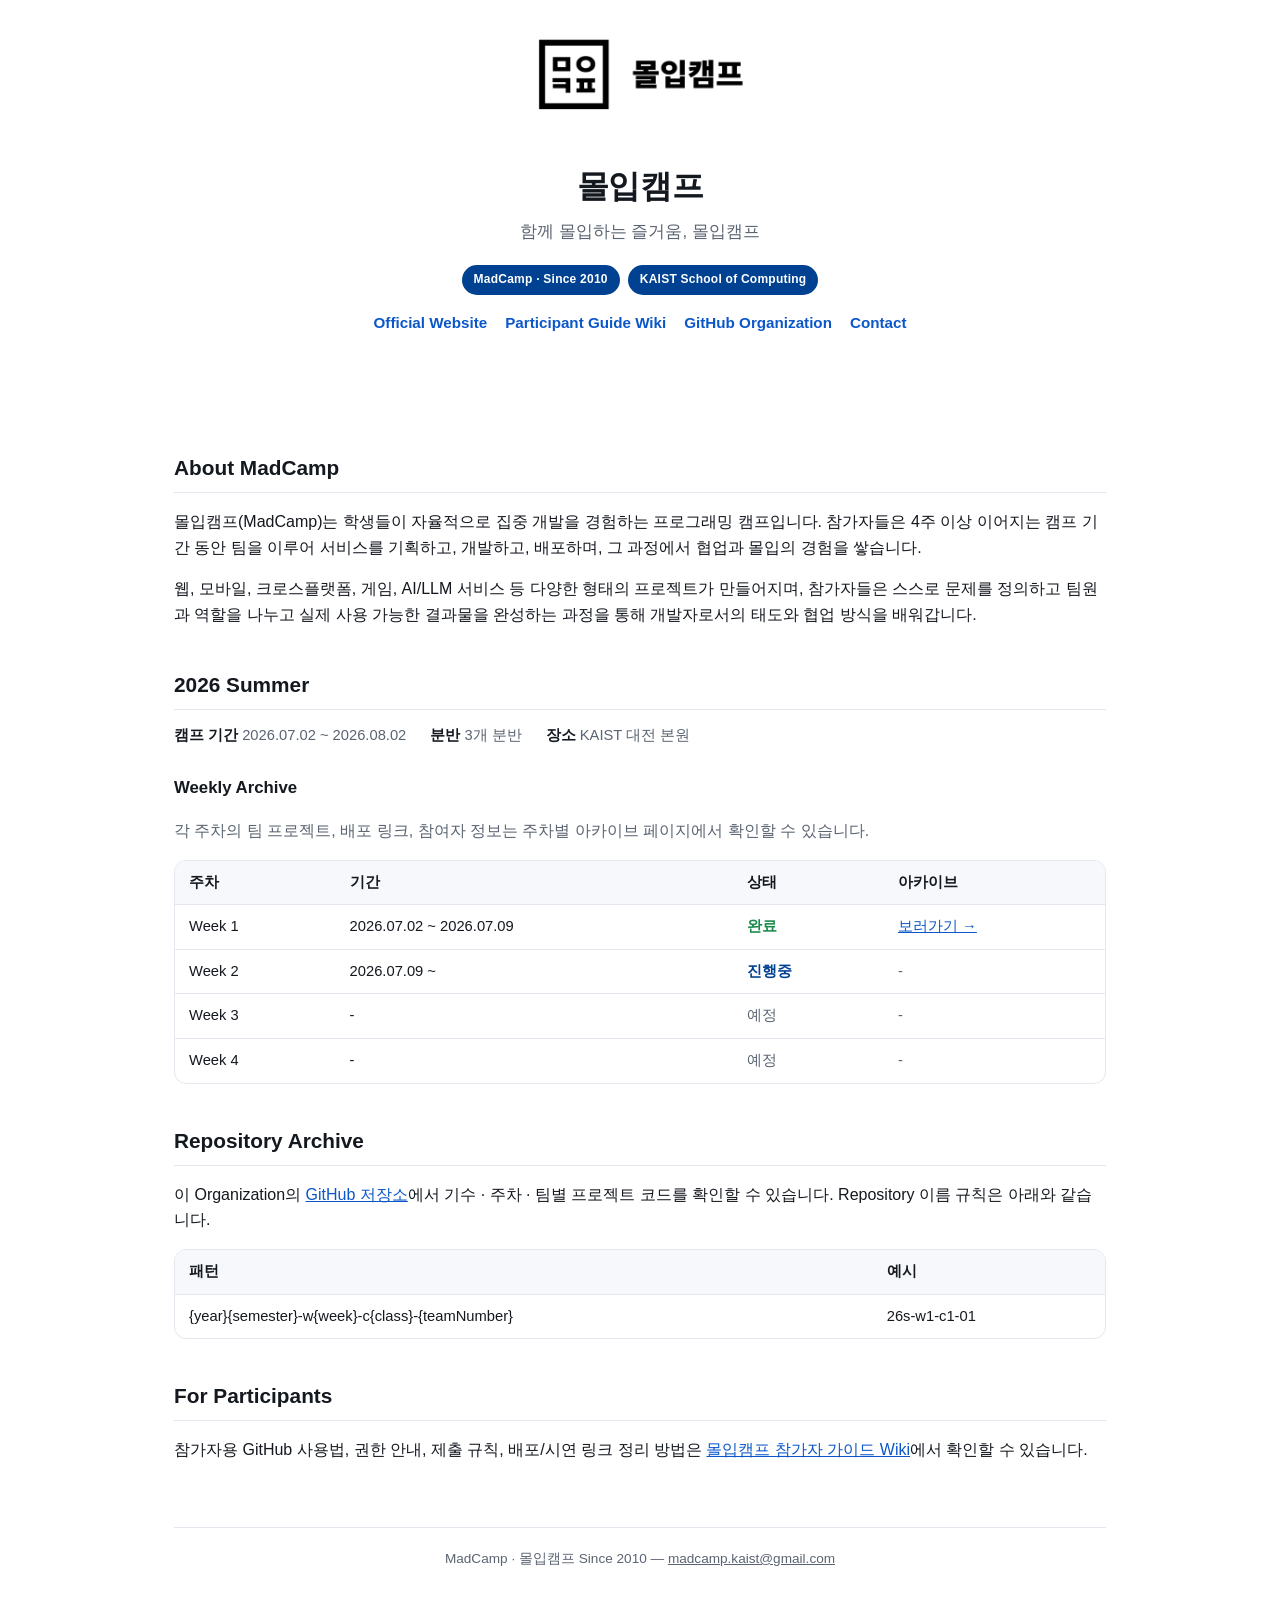
==== index.html @ 873c8182 "copy: shorten home title to 몰입캠프 Co-Authored-By: Claude Sonnet 5 <noreply@anthropic.com>" ====
<!doctype html>
<html lang="ko">
<head>
<meta charset="utf-8" />
<meta name="viewport" content="width=device-width, initial-scale=1" />
<title>몰입캠프</title>
<meta name="description" content="MadCamp 몰입캠프 공식 프로젝트 아카이브" />
<link rel="stylesheet" href="assets/style.css" />
</head>
<body>
<div class="hero-card">
  <img class="banner" src="assets/madcamp-banner.png" alt="MadCamp Banner" />
  <header class="hero">
    <h1>몰입캠프</h1>
    <p class="tagline">함께 몰입하는 즐거움, 몰입캠프</p>
    <div class="badges">
      <span class="badge">MadCamp · Since 2010</span>
      <span class="badge">KAIST School of Computing</span>
    </div>
    <div class="nav-links">
      <a href="https://madcamp.io">Official Website</a>
      <a href="https://github.com/madcamp-official/participant-guide/wiki">Participant Guide Wiki</a>
      <a href="https://github.com/madcamp-official">GitHub Organization</a>
      <a href="mailto:madcamp.kaist@gmail.com">Contact</a>
    </div>
  </header>
</div>
<div class="wrap">

<h2>About MadCamp</h2>
<p>몰입캠프(MadCamp)는 학생들이 자율적으로 집중 개발을 경험하는 프로그래밍 캠프입니다. 참가자들은 4주 이상 이어지는 캠프 기간 동안 팀을 이루어 서비스를 기획하고, 개발하고, 배포하며, 그 과정에서 협업과 몰입의 경험을 쌓습니다.</p>
<p>웹, 모바일, 크로스플랫폼, 게임, AI/LLM 서비스 등 다양한 형태의 프로젝트가 만들어지며, 참가자들은 스스로 문제를 정의하고 팀원과 역할을 나누고 실제 사용 가능한 결과물을 완성하는 과정을 통해 개발자로서의 태도와 협업 방식을 배워갑니다.</p>

<h2>2026 Summer</h2>
<div class="meta-row">
  <span><strong>캠프 기간</strong> 2026.07.02 ~ 2026.08.02</span>
  <span><strong>분반</strong> 3개 분반</span>
  <span><strong>장소</strong> KAIST 대전 본원</span>
</div>

<h3>Weekly Archive</h3>
<p class="muted">각 주차의 팀 프로젝트, 배포 링크, 참여자 정보는 주차별 아카이브 페이지에서 확인할 수 있습니다.</p>
<div class="table-scroll">
<table>
<thead>
<tr><th>주차</th><th>기간</th><th>상태</th><th>아카이브</th></tr>
</thead>
<tbody>
<tr><td>Week 1</td><td>2026.07.02 ~ 2026.07.09</td><td class="status-done">완료</td><td><a href="archive/2026-summer/week1/">보러가기 →</a></td></tr>
<tr><td>Week 2</td><td>2026.07.09 ~</td><td class="status-progress">진행중</td><td class="muted">-</td></tr>
<tr><td>Week 3</td><td>-</td><td class="status-pending">예정</td><td class="muted">-</td></tr>
<tr><td>Week 4</td><td>-</td><td class="status-pending">예정</td><td class="muted">-</td></tr>
</tbody>
</table>
</div>

<h2>Repository Archive</h2>
<p>이 Organization의 <a href="https://github.com/madcamp-official">GitHub 저장소</a>에서 기수 · 주차 · 팀별 프로젝트 코드를 확인할 수 있습니다. Repository 이름 규칙은 아래와 같습니다.</p>
<div class="table-scroll">
<table>
<thead><tr><th>패턴</th><th>예시</th></tr></thead>
<tbody>
<tr><td class="mono">{year}{semester}-w{week}-c{class}-{teamNumber}</td><td class="mono">26s-w1-c1-01</td></tr>
</tbody>
</table>
</div>

<h2>For Participants</h2>
<p>참가자용 GitHub 사용법, 권한 안내, 제출 규칙, 배포/시연 링크 정리 방법은 <a href="https://github.com/madcamp-official/participant-guide/wiki">몰입캠프 참가자 가이드 Wiki</a>에서 확인할 수 있습니다.</p>

<footer>
  MadCamp · 몰입캠프 Since 2010 — <a href="mailto:madcamp.kaist@gmail.com">madcamp.kaist@gmail.com</a>
</footer>

</div>
</body>
</html>
---- assets/style.css ----
:root {
  --accent: #004191;
  --accent-soft: #e8f0fc;
  --bg: #ffffff;
  --bg-elevated: #f6f8fb;
  --text: #14181f;
  --text-muted: #5b6472;
  --border: #e3e7ee;
  --pick-bg: #fff8e6;
  --pick-border: #f0d78c;
  --radius: 12px;
  --max-width: 980px;
  --link: #0b57c9;
}

@media (prefers-color-scheme: dark) {
  :root {
    --accent: #6ba0ff;
    --accent-soft: #16233b;
    --bg: #0f1115;
    --bg-elevated: #171a21;
    --text: #e7eaf0;
    --text-muted: #9aa3b2;
    --border: #262b34;
    --pick-bg: #241f10;
    --pick-border: #4a3c14;
    --link: #7fb0ff;
  }
}

:root[data-theme="dark"] {
  --accent: #6ba0ff;
  --accent-soft: #16233b;
  --bg: #0f1115;
  --bg-elevated: #171a21;
  --text: #e7eaf0;
  --text-muted: #9aa3b2;
  --border: #262b34;
  --pick-bg: #241f10;
  --pick-border: #4a3c14;
  --link: #7fb0ff;
}

:root[data-theme="light"] {
  --accent: #004191;
  --accent-soft: #e8f0fc;
  --bg: #ffffff;
  --bg-elevated: #f6f8fb;
  --text: #14181f;
  --text-muted: #5b6472;
  --border: #e3e7ee;
  --pick-bg: #fff8e6;
  --pick-border: #f0d78c;
  --link: #0b57c9;
}

* { box-sizing: border-box; }

body {
  margin: 0;
  background: var(--bg);
  color: var(--text);
  font-family: -apple-system, BlinkMacSystemFont, "Segoe UI", Pretendard, "Apple SD Gothic Neo", Roboto, Helvetica, Arial, sans-serif;
  line-height: 1.6;
  font-size: 16px;
}

.wrap {
  max-width: var(--max-width);
  margin: 0 auto;
  padding: 0 24px 96px;
}

.hero-card {
  background: #ffffff;
  padding: 28px 0 36px;
}

.banner {
  display: block;
  width: 100%;
  max-width: 280px;
  height: auto;
  margin: 0 auto;
}

header.hero {
  text-align: center;
  padding: 40px 0 8px;
}

header.hero h1 {
  font-size: 2rem;
  margin: 0 0 6px;
  letter-spacing: -0.01em;
}

header.hero p.tagline {
  color: var(--text-muted);
  margin: 0 0 20px;
  font-size: 1.05rem;
}

/* .hero-card is a fixed white surface (matches the banner image's
   white background) so its text/links stay dark-on-white in both
   themes instead of following the page's dark-mode variables. */
.hero-card header.hero h1,
.hero-card header.hero p.tagline {
  color: #14181f;
}
.hero-card header.hero p.tagline {
  color: #5b6472;
}
.hero-card .badge {
  background: #004191;
}
.hero-card .nav-links a {
  color: #0b57c9;
}

.badges {
  display: flex;
  gap: 8px;
  justify-content: center;
  flex-wrap: wrap;
  margin-bottom: 16px;
}

.badge {
  display: inline-block;
  background: var(--accent);
  color: #fff;
  font-size: 0.75rem;
  font-weight: 600;
  padding: 5px 12px;
  border-radius: 999px;
  letter-spacing: 0.02em;
}

.nav-links {
  display: flex;
  gap: 18px;
  justify-content: center;
  flex-wrap: wrap;
  margin-bottom: 32px;
  font-size: 0.95rem;
}

.nav-links a { color: var(--link); text-decoration: none; font-weight: 600; }
.nav-links a:hover { text-decoration: underline; }

.crumb {
  font-size: 0.9rem;
  color: var(--text-muted);
  margin: 28px 0 4px;
}
.crumb a { color: var(--link); text-decoration: none; }
.crumb a:hover { text-decoration: underline; }

h2 {
  font-size: 1.3rem;
  margin: 40px 0 14px;
  padding-bottom: 8px;
  border-bottom: 1px solid var(--border);
}

h3 {
  font-size: 1.05rem;
  margin: 28px 0 10px;
}

p { color: var(--text); }
p.muted, .muted { color: var(--text-muted); }

a { color: var(--link); }

.meta-row {
  display: flex;
  gap: 24px;
  flex-wrap: wrap;
  margin: 4px 0 20px;
  font-size: 0.92rem;
  color: var(--text-muted);
}
.meta-row strong { color: var(--text); }

.table-scroll {
  overflow-x: auto;
  border: 1px solid var(--border);
  border-radius: var(--radius);
  margin: 14px 0 8px;
}

table {
  border-collapse: collapse;
  width: 100%;
  font-size: 0.92rem;
  min-width: 640px;
}

th, td {
  padding: 10px 14px;
  text-align: left;
  border-bottom: 1px solid var(--border);
  vertical-align: top;
}

th {
  background: var(--bg-elevated);
  font-weight: 600;
  white-space: nowrap;
  position: sticky;
  top: 0;
}

tr:last-child td { border-bottom: none; }
tr:hover td { background: var(--bg-elevated); }

table.picks td:nth-child(3) a {
  font-weight: 600;
}

table.picks {
  background: var(--pick-bg);
}
table.picks th {
  background: var(--pick-bg);
}
.table-scroll:has(table.picks) {
  border-color: var(--pick-border);
}

.mono { font-variant-numeric: tabular-nums; }

.people a { white-space: nowrap; margin-right: 4px; }
.mail { opacity: 0.65; text-decoration: none; }
.mail:hover { opacity: 1; }

.status-done { color: #1a8a4a; font-weight: 600; }
.status-progress { color: var(--accent); font-weight: 600; }
.status-pending { color: var(--text-muted); }

ul.notes { color: var(--text-muted); font-size: 0.92rem; }
ul.notes li { margin-bottom: 6px; }

footer {
  margin-top: 64px;
  padding-top: 20px;
  border-top: 1px solid var(--border);
  text-align: center;
  color: var(--text-muted);
  font-size: 0.85rem;
}
footer a { color: var(--text-muted); }
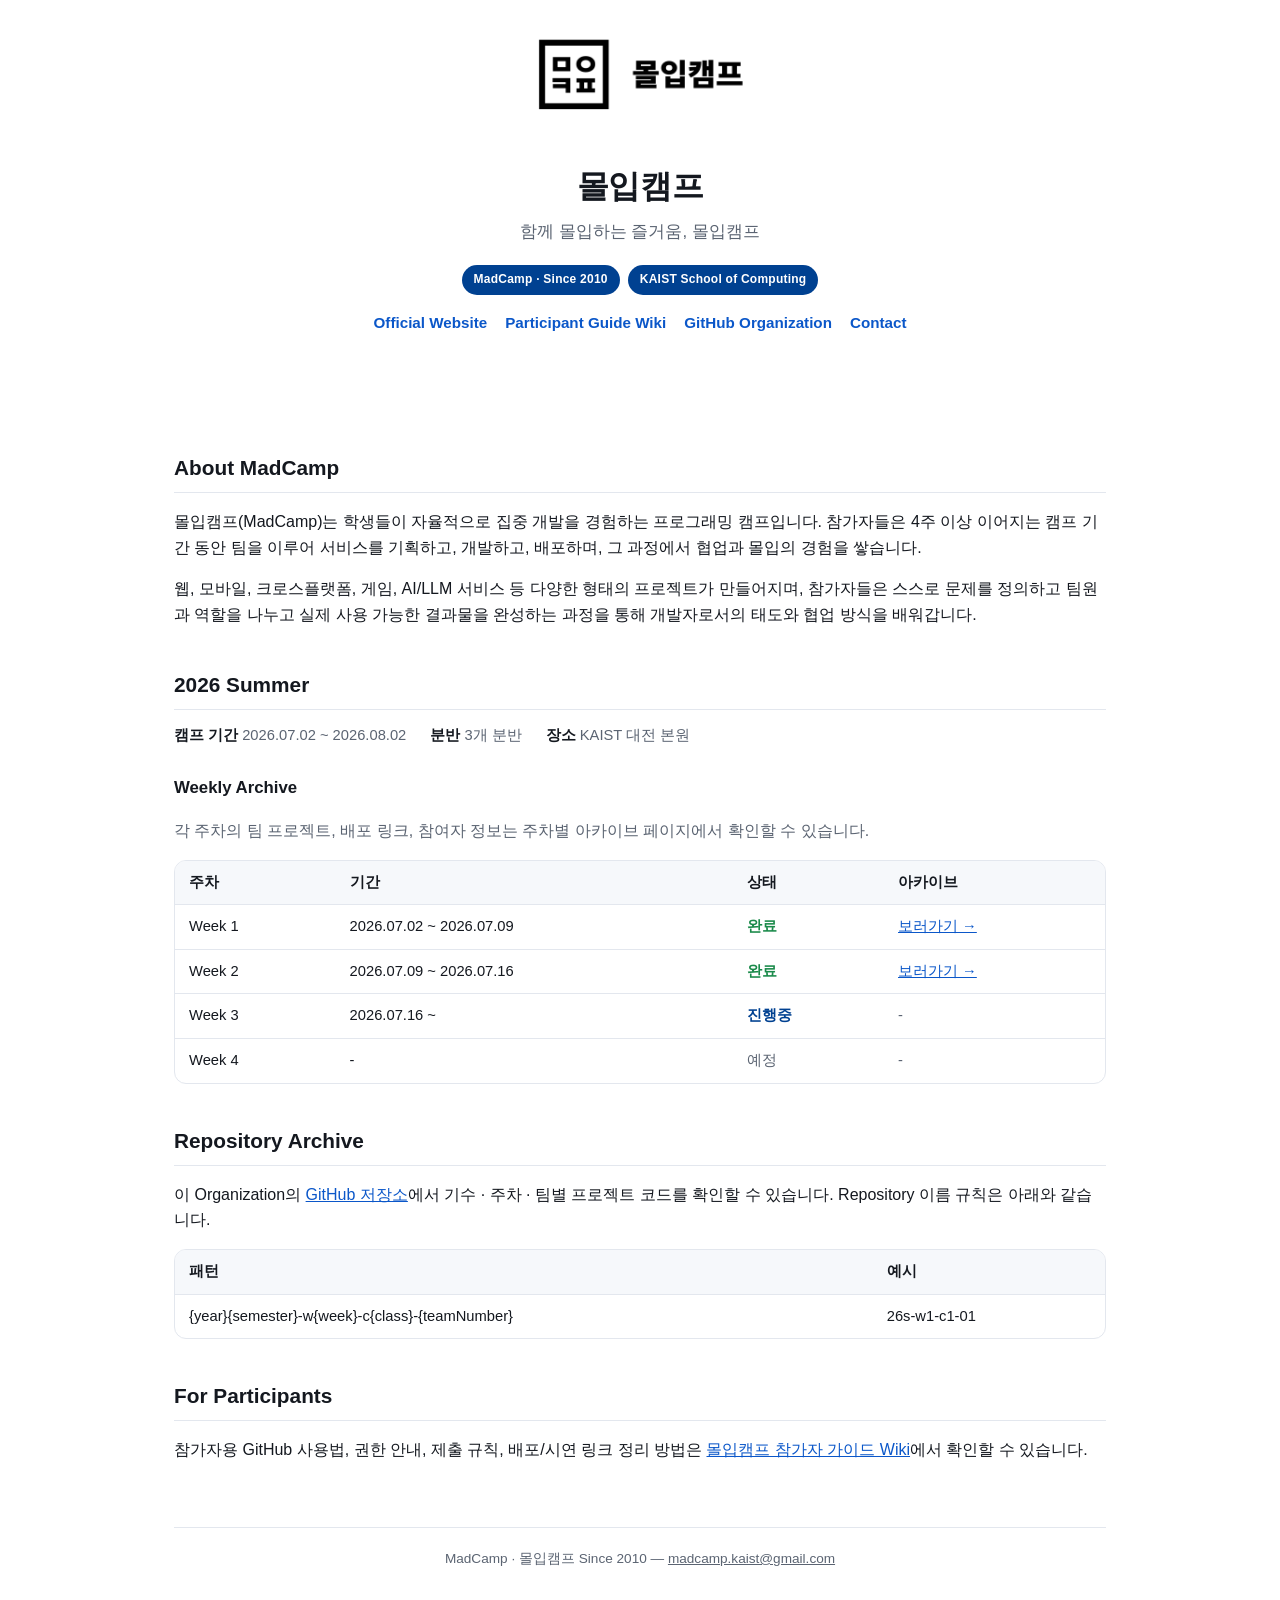
==== commit 594a6137: "feat: add Week 2 archive page, mark Week 3 in progress Week 2 covers 공통과제 II (실시간 인터랙션 / LLM Wrapper" ====
--- a/index.html
+++ b/index.html
@@ -47,8 +47,8 @@
 </thead>
 <tbody>
 <tr><td>Week 1</td><td>2026.07.02 ~ 2026.07.09</td><td class="status-done">완료</td><td><a href="archive/2026-summer/week1/">보러가기 →</a></td></tr>
-<tr><td>Week 2</td><td>2026.07.09 ~</td><td class="status-progress">진행중</td><td class="muted">-</td></tr>
-<tr><td>Week 3</td><td>-</td><td class="status-pending">예정</td><td class="muted">-</td></tr>
+<tr><td>Week 2</td><td>2026.07.09 ~ 2026.07.16</td><td class="status-done">완료</td><td><a href="archive/2026-summer/week2/">보러가기 →</a></td></tr>
+<tr><td>Week 3</td><td>2026.07.16 ~</td><td class="status-progress">진행중</td><td class="muted">-</td></tr>
 <tr><td>Week 4</td><td>-</td><td class="status-pending">예정</td><td class="muted">-</td></tr>
 </tbody>
 </table>
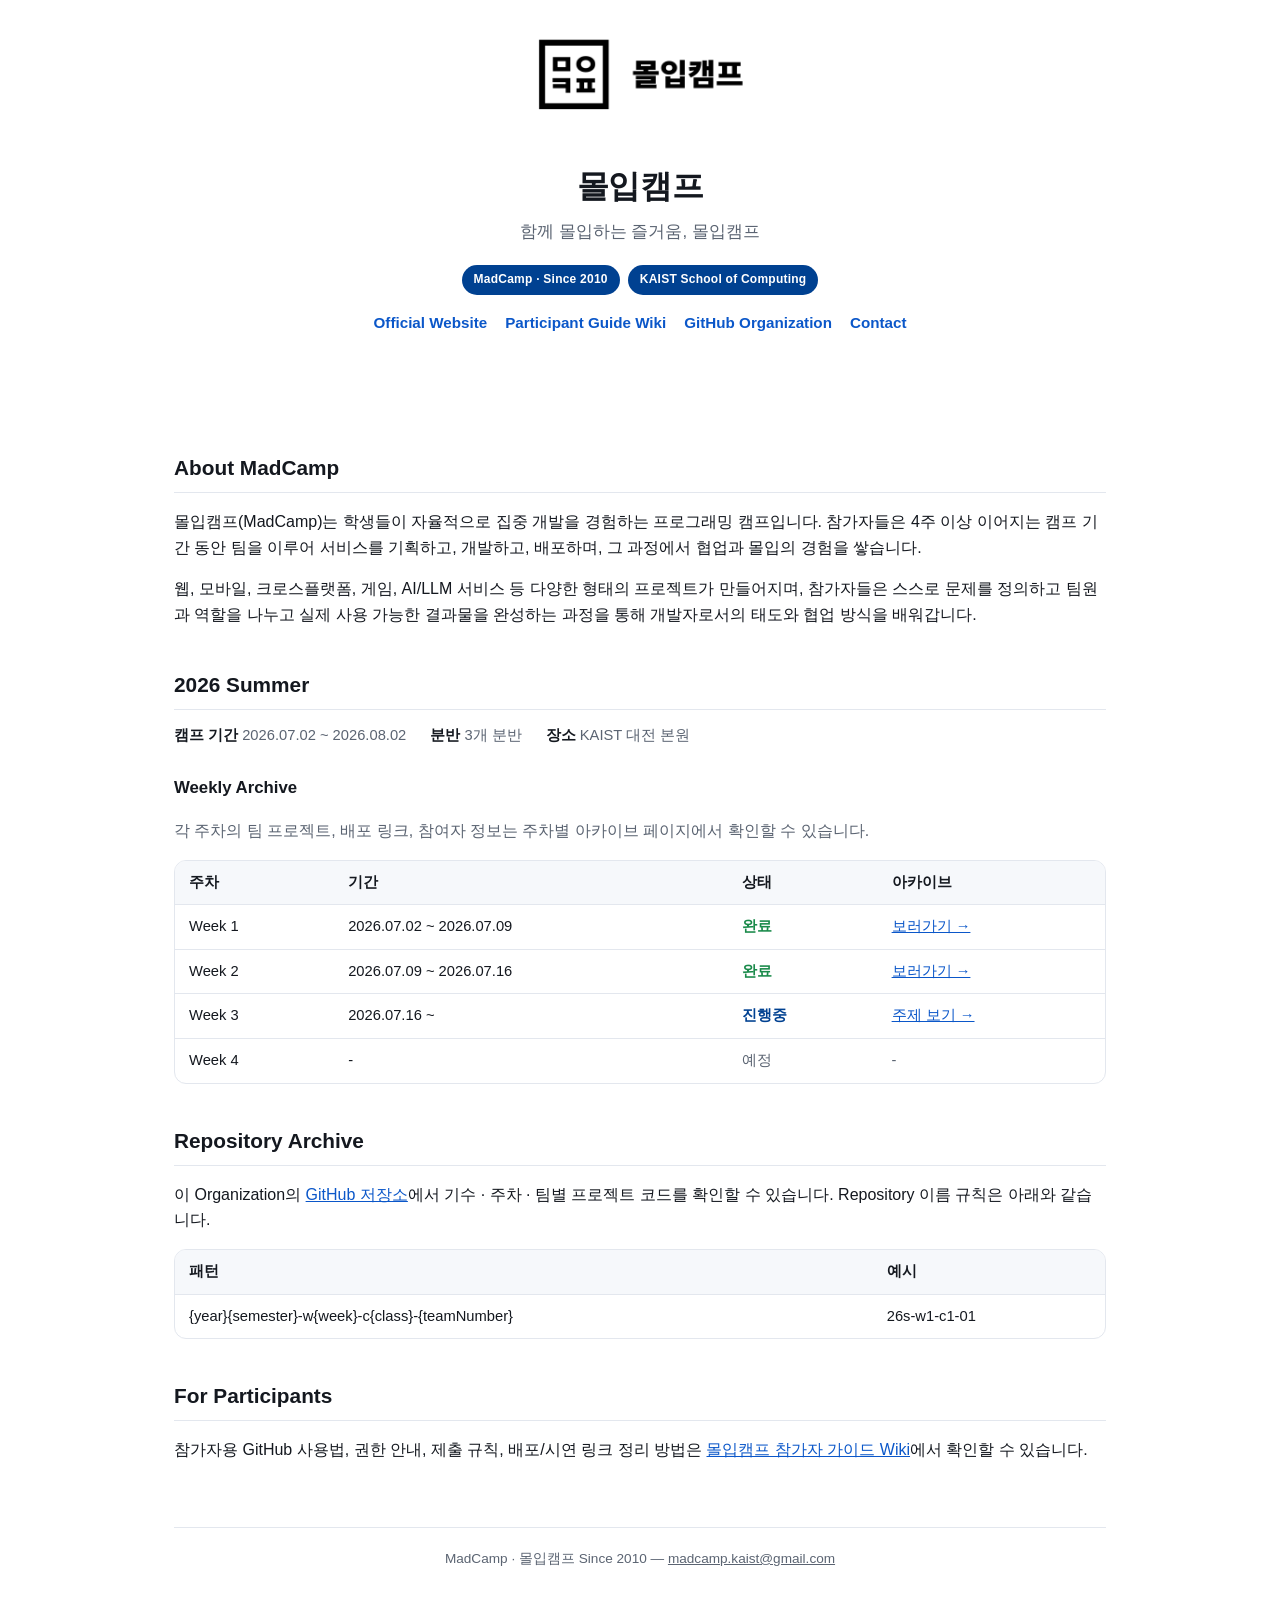
==== commit 9e91ddf9: "feat: add Week 3 topic page (Build Deep or Spread Wide)" ====
--- a/index.html
+++ b/index.html
@@ -48,7 +48,7 @@
 <tbody>
 <tr><td>Week 1</td><td>2026.07.02 ~ 2026.07.09</td><td class="status-done">완료</td><td><a href="archive/2026-summer/week1/">보러가기 →</a></td></tr>
 <tr><td>Week 2</td><td>2026.07.09 ~ 2026.07.16</td><td class="status-done">완료</td><td><a href="archive/2026-summer/week2/">보러가기 →</a></td></tr>
-<tr><td>Week 3</td><td>2026.07.16 ~</td><td class="status-progress">진행중</td><td class="muted">-</td></tr>
+<tr><td>Week 3</td><td>2026.07.16 ~</td><td class="status-progress">진행중</td><td><a href="archive/2026-summer/week3/">주제 보기 →</a></td></tr>
 <tr><td>Week 4</td><td>-</td><td class="status-pending">예정</td><td class="muted">-</td></tr>
 </tbody>
 </table>
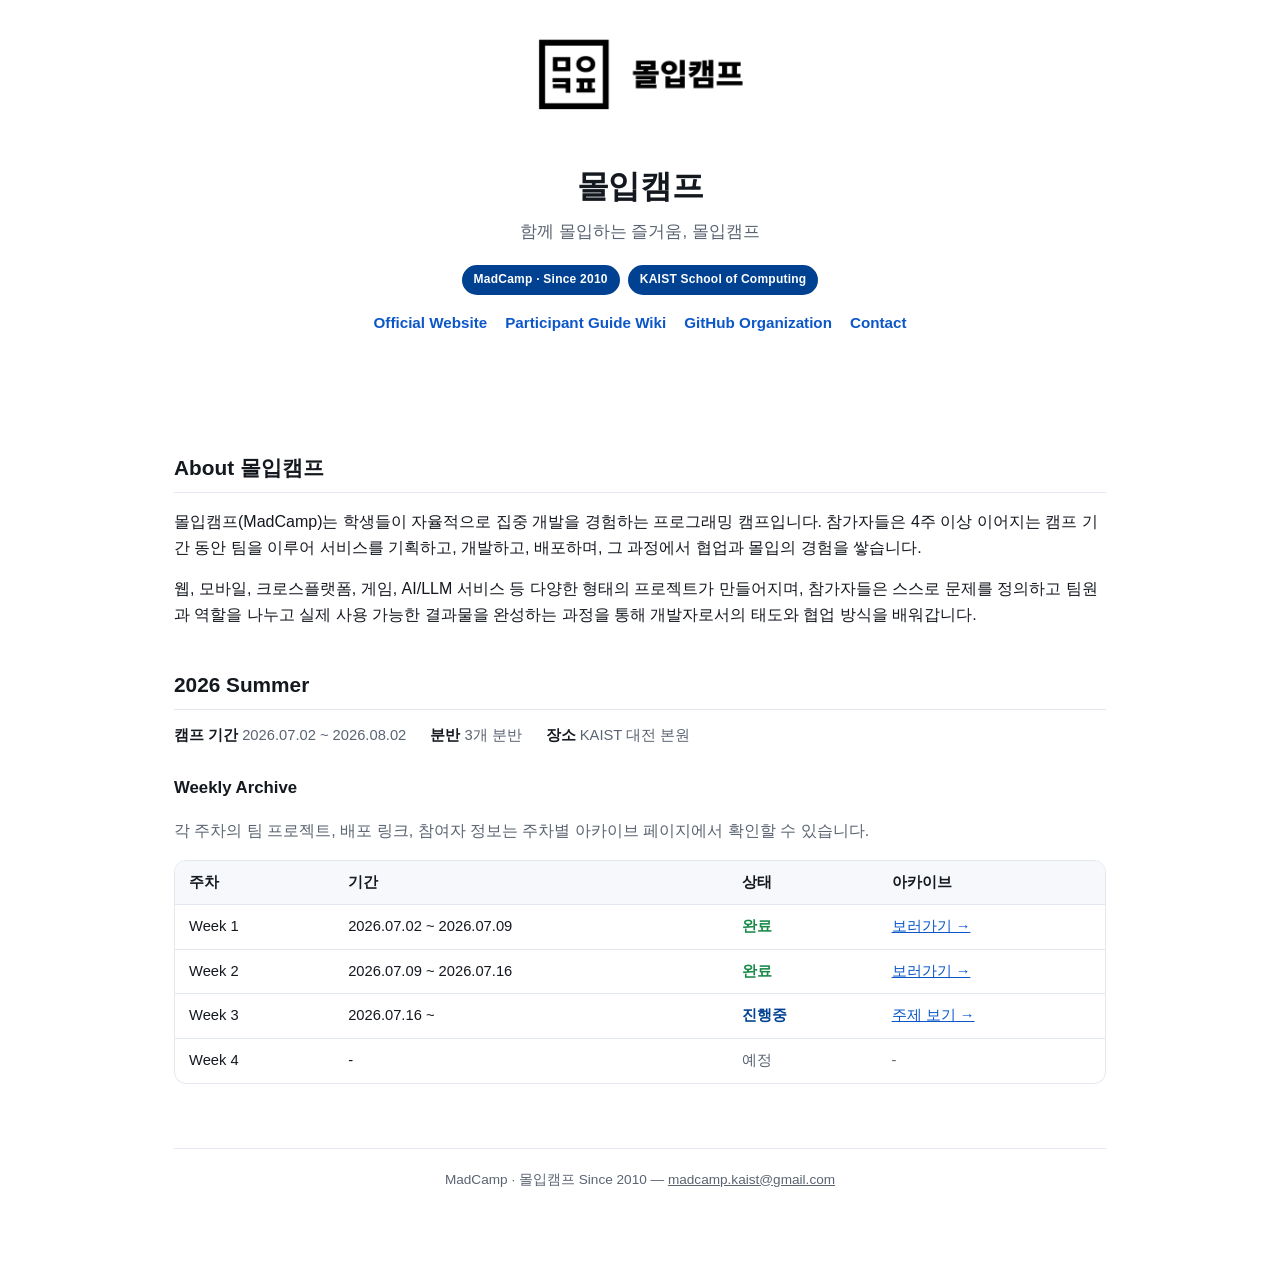
==== commit c913fc54: "docs: trim Repository Archive / For Participants, localize About heading" ====
--- a/index.html
+++ b/index.html
@@ -27,7 +27,7 @@
 </div>
 <div class="wrap">
 
-<h2>About MadCamp</h2>
+<h2>About 몰입캠프</h2>
 <p>몰입캠프(MadCamp)는 학생들이 자율적으로 집중 개발을 경험하는 프로그래밍 캠프입니다. 참가자들은 4주 이상 이어지는 캠프 기간 동안 팀을 이루어 서비스를 기획하고, 개발하고, 배포하며, 그 과정에서 협업과 몰입의 경험을 쌓습니다.</p>
 <p>웹, 모바일, 크로스플랫폼, 게임, AI/LLM 서비스 등 다양한 형태의 프로젝트가 만들어지며, 참가자들은 스스로 문제를 정의하고 팀원과 역할을 나누고 실제 사용 가능한 결과물을 완성하는 과정을 통해 개발자로서의 태도와 협업 방식을 배워갑니다.</p>
 
@@ -54,20 +54,6 @@
 </table>
 </div>
 
-<h2>Repository Archive</h2>
-<p>이 Organization의 <a href="https://github.com/madcamp-official">GitHub 저장소</a>에서 기수 · 주차 · 팀별 프로젝트 코드를 확인할 수 있습니다. Repository 이름 규칙은 아래와 같습니다.</p>
-<div class="table-scroll">
-<table>
-<thead><tr><th>패턴</th><th>예시</th></tr></thead>
-<tbody>
-<tr><td class="mono">{year}{semester}-w{week}-c{class}-{teamNumber}</td><td class="mono">26s-w1-c1-01</td></tr>
-</tbody>
-</table>
-</div>
-
-<h2>For Participants</h2>
-<p>참가자용 GitHub 사용법, 권한 안내, 제출 규칙, 배포/시연 링크 정리 방법은 <a href="https://github.com/madcamp-official/participant-guide/wiki">몰입캠프 참가자 가이드 Wiki</a>에서 확인할 수 있습니다.</p>
-
 <footer>
   MadCamp · 몰입캠프 Since 2010 — <a href="mailto:madcamp.kaist@gmail.com">madcamp.kaist@gmail.com</a>
 </footer>
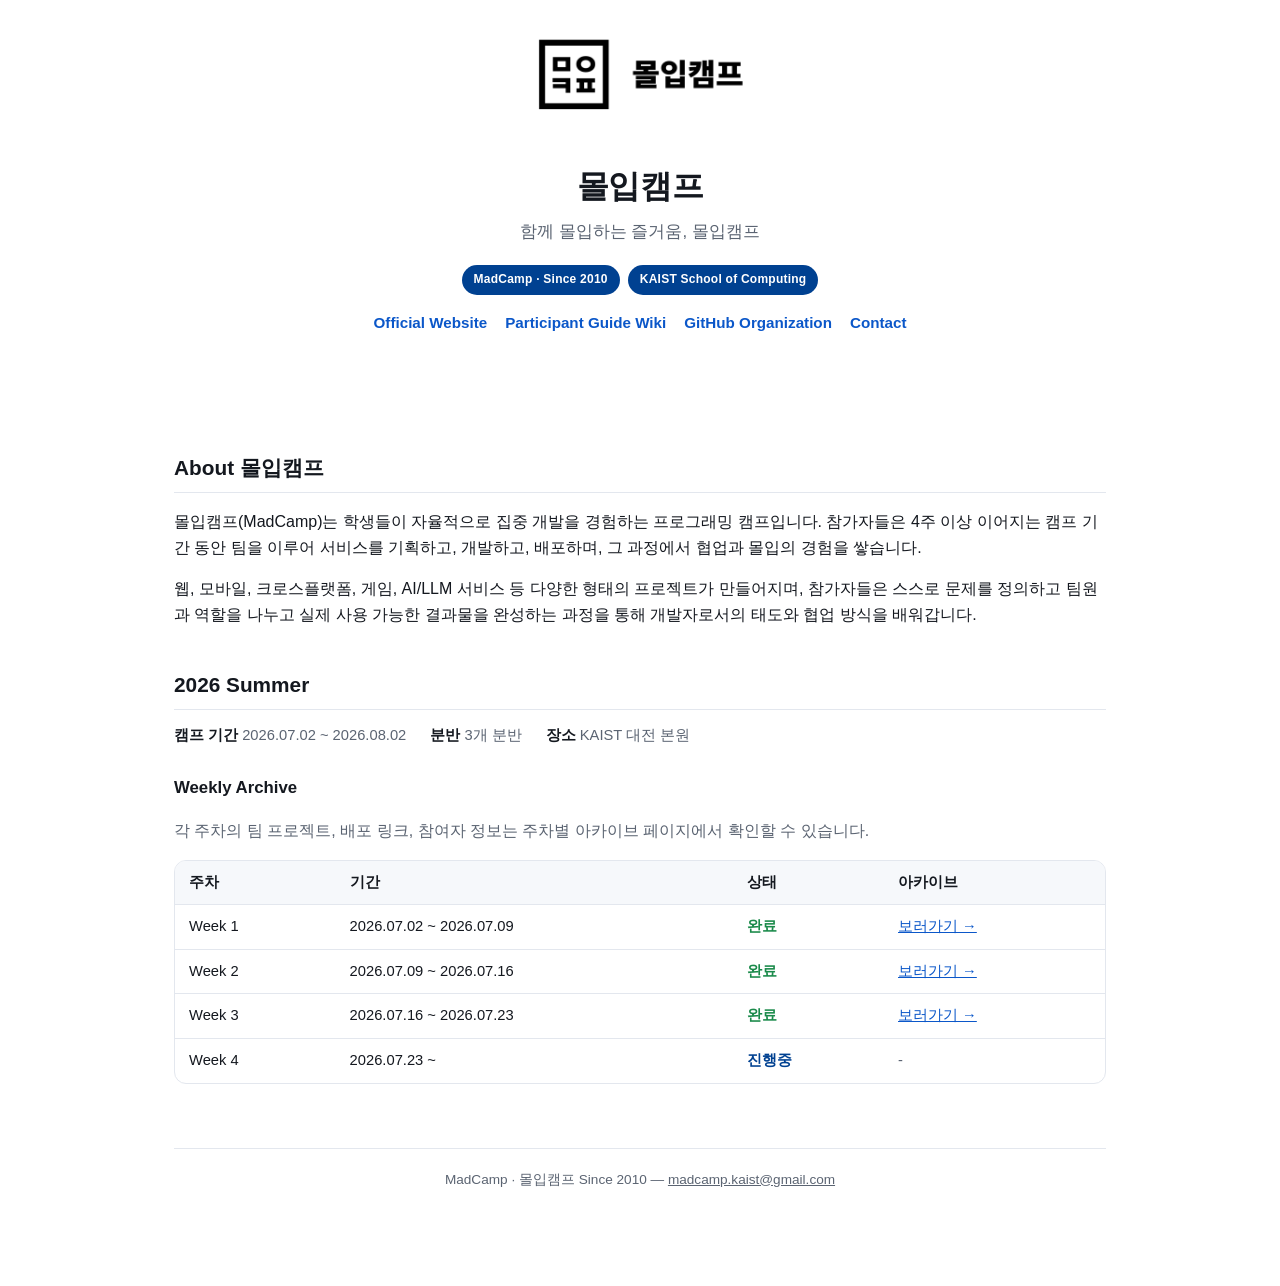
==== commit 7a041d24: "Add Week 3 archive, fix Week 1 pick anchors - Week 3: full 15-team project list, member emails, and " ====
--- a/index.html
+++ b/index.html
@@ -5,6 +5,7 @@
 <meta name="viewport" content="width=device-width, initial-scale=1" />
 <title>몰입캠프</title>
 <meta name="description" content="MadCamp 몰입캠프 공식 프로젝트 아카이브" />
+<link rel="icon" type="image/png" href="assets/favicon.png" />
 <link rel="stylesheet" href="assets/style.css" />
 </head>
 <body>
@@ -48,8 +49,8 @@
 <tbody>
 <tr><td>Week 1</td><td>2026.07.02 ~ 2026.07.09</td><td class="status-done">완료</td><td><a href="archive/2026-summer/week1/">보러가기 →</a></td></tr>
 <tr><td>Week 2</td><td>2026.07.09 ~ 2026.07.16</td><td class="status-done">완료</td><td><a href="archive/2026-summer/week2/">보러가기 →</a></td></tr>
-<tr><td>Week 3</td><td>2026.07.16 ~</td><td class="status-progress">진행중</td><td><a href="archive/2026-summer/week3/">주제 보기 →</a></td></tr>
-<tr><td>Week 4</td><td>-</td><td class="status-pending">예정</td><td class="muted">-</td></tr>
+<tr><td>Week 3</td><td>2026.07.16 ~ 2026.07.23</td><td class="status-done">완료</td><td><a href="archive/2026-summer/week3/">보러가기 →</a></td></tr>
+<tr><td>Week 4</td><td>2026.07.23 ~</td><td class="status-progress">진행중</td><td class="muted">-</td></tr>
 </tbody>
 </table>
 </div>
--- a/assets/style.css
+++ b/assets/style.css
@@ -203,6 +203,7 @@
   text-align: left;
   border-bottom: 1px solid var(--border);
   vertical-align: top;
+  word-break: keep-all;
 }
 
 th {
@@ -215,6 +216,10 @@
 
 tr:last-child td { border-bottom: none; }
 tr:hover td { background: var(--bg-elevated); }
+tr.flash td { background: var(--pick-bg); transition: background-color 1.6s ease; }
+td:first-child { white-space: nowrap; }
+td:nth-child(2) { white-space: nowrap; word-break: keep-all; }
+td:nth-child(3), td:nth-child(4) { white-space: nowrap; }
 
 table.picks td:nth-child(3) a {
   font-weight: 600;
@@ -252,3 +257,35 @@
   font-size: 0.85rem;
 }
 footer a { color: var(--text-muted); }
+
+@media (max-width: 640px) {
+  body { font-size: 15px; }
+
+  .wrap { padding: 0 14px 56px; }
+
+  .hero-card { padding: 20px 0 24px; }
+  .banner { max-width: 200px; }
+
+  header.hero { padding: 24px 0 4px; }
+  header.hero h1 { font-size: 1.5rem; }
+  header.hero p.tagline { font-size: 0.92rem; margin-bottom: 14px; }
+
+  .badges { gap: 6px; margin-bottom: 12px; }
+  .badge { font-size: 0.68rem; padding: 4px 10px; }
+
+  .nav-links { gap: 10px 16px; margin-bottom: 22px; font-size: 0.85rem; }
+
+  .crumb { margin: 18px 0 2px; }
+
+  h2 { font-size: 1.08rem; margin: 28px 0 10px; }
+  h3 { font-size: 0.98rem; margin: 20px 0 8px; }
+
+  .meta-row { gap: 10px 18px; font-size: 0.85rem; }
+
+  .table-scroll { -webkit-overflow-scrolling: touch; margin: 10px 0 6px; }
+
+  table { font-size: 0.82rem; min-width: 520px; }
+  th, td { padding: 8px 10px; }
+
+  footer { margin-top: 44px; font-size: 0.78rem; }
+}
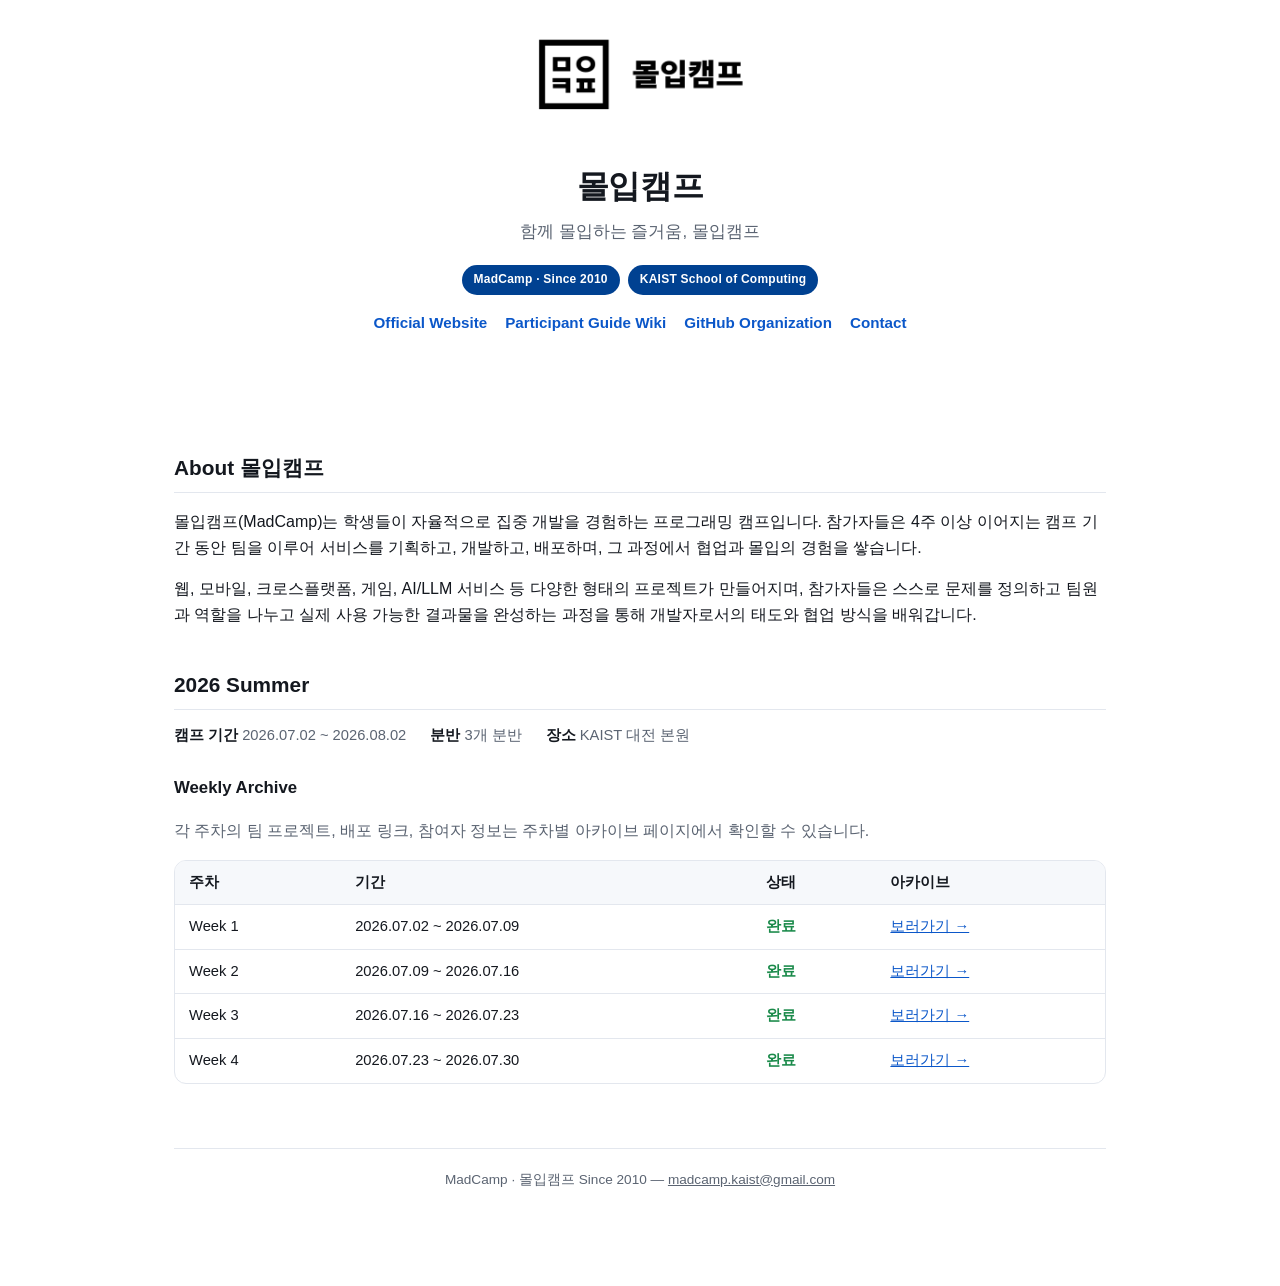
==== commit d2b3df48: "Add Week 4 archive page, mark Week 4 complete" ====
--- a/index.html
+++ b/index.html
@@ -50,7 +50,7 @@
 <tr><td>Week 1</td><td>2026.07.02 ~ 2026.07.09</td><td class="status-done">완료</td><td><a href="archive/2026-summer/week1/">보러가기 →</a></td></tr>
 <tr><td>Week 2</td><td>2026.07.09 ~ 2026.07.16</td><td class="status-done">완료</td><td><a href="archive/2026-summer/week2/">보러가기 →</a></td></tr>
 <tr><td>Week 3</td><td>2026.07.16 ~ 2026.07.23</td><td class="status-done">완료</td><td><a href="archive/2026-summer/week3/">보러가기 →</a></td></tr>
-<tr><td>Week 4</td><td>2026.07.23 ~</td><td class="status-progress">진행중</td><td class="muted">-</td></tr>
+<tr><td>Week 4</td><td>2026.07.23 ~ 2026.07.30</td><td class="status-done">완료</td><td><a href="archive/2026-summer/week4/">보러가기 →</a></td></tr>
 </tbody>
 </table>
 </div>
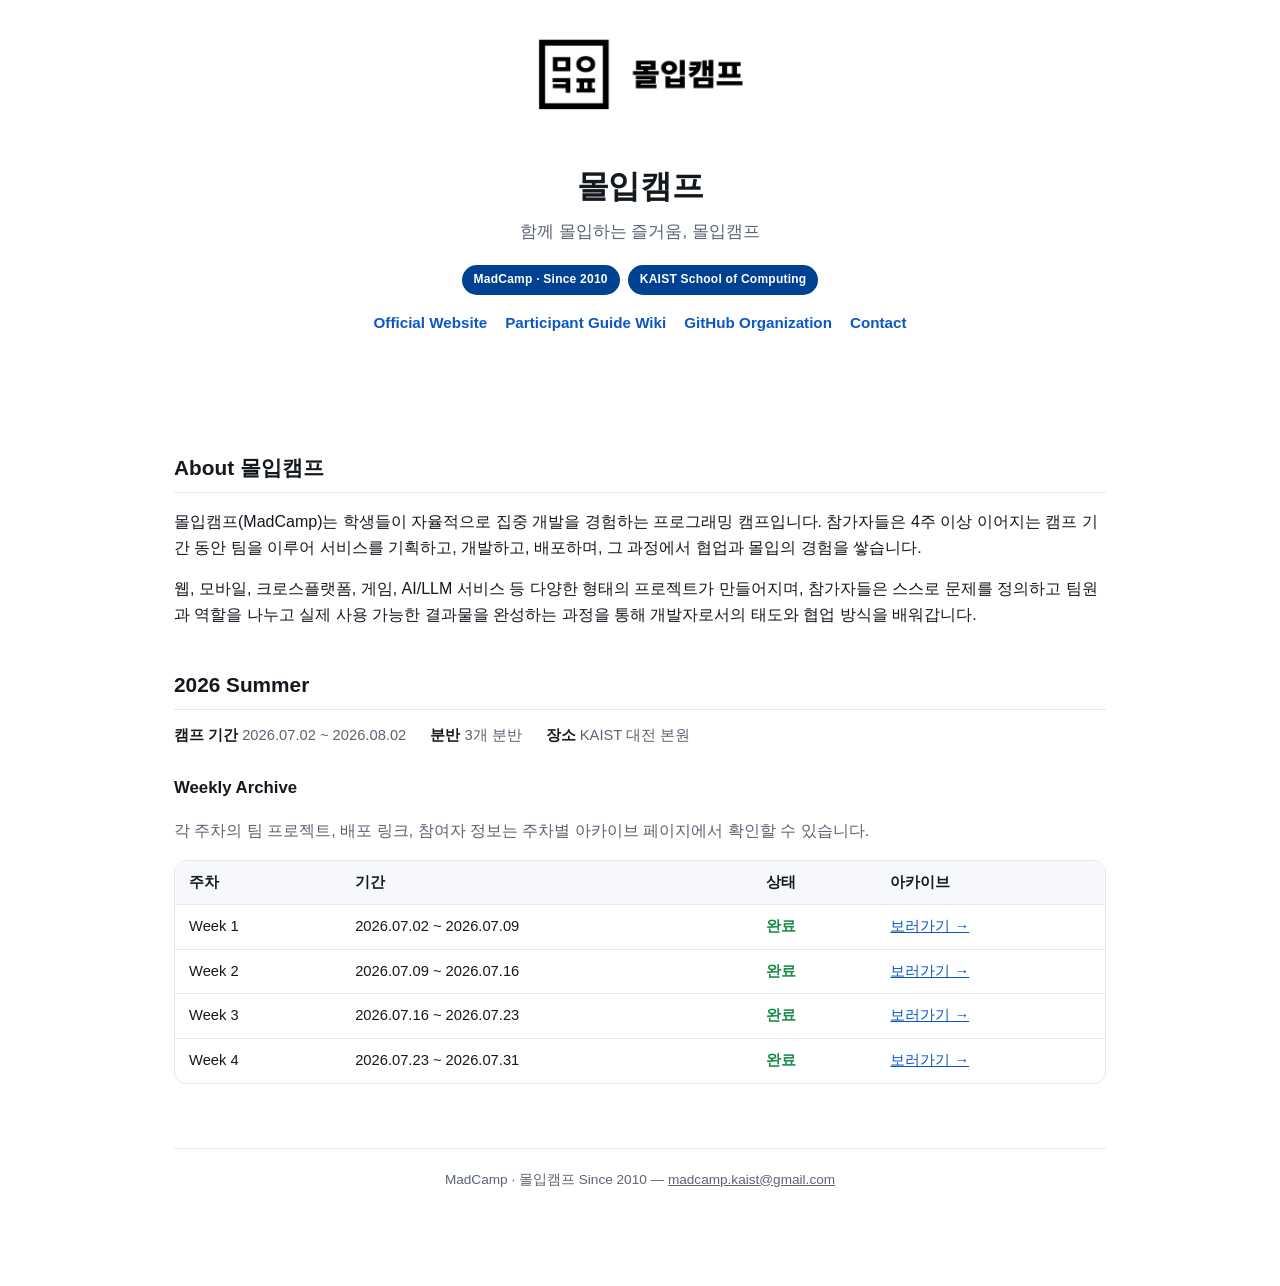
==== commit c1bb80c9: "Fix Week 4 end date to 2026.07.31" ====
--- a/index.html
+++ b/index.html
@@ -50,7 +50,7 @@
 <tr><td>Week 1</td><td>2026.07.02 ~ 2026.07.09</td><td class="status-done">완료</td><td><a href="archive/2026-summer/week1/">보러가기 →</a></td></tr>
 <tr><td>Week 2</td><td>2026.07.09 ~ 2026.07.16</td><td class="status-done">완료</td><td><a href="archive/2026-summer/week2/">보러가기 →</a></td></tr>
 <tr><td>Week 3</td><td>2026.07.16 ~ 2026.07.23</td><td class="status-done">완료</td><td><a href="archive/2026-summer/week3/">보러가기 →</a></td></tr>
-<tr><td>Week 4</td><td>2026.07.23 ~ 2026.07.30</td><td class="status-done">완료</td><td><a href="archive/2026-summer/week4/">보러가기 →</a></td></tr>
+<tr><td>Week 4</td><td>2026.07.23 ~ 2026.07.31</td><td class="status-done">완료</td><td><a href="archive/2026-summer/week4/">보러가기 →</a></td></tr>
 </tbody>
 </table>
 </div>
